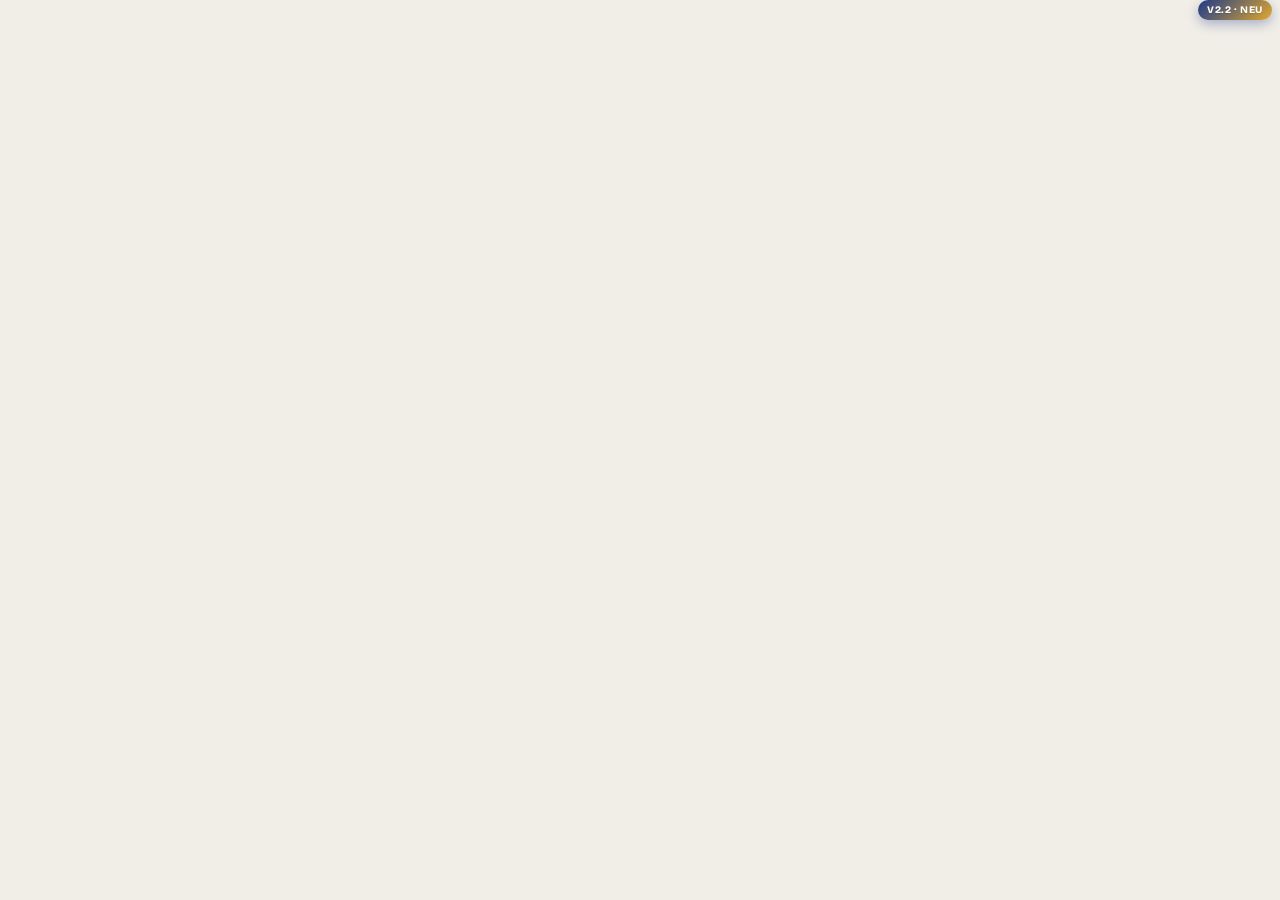
==== jetzt/index.html @ 68817f50 "Unmissable v2.2 NEU badge + /jetzt/ as second fresh entry Adds a fixed top-right pill badge ("v2.2 ·" ====
<!DOCTYPE html>
<html lang="de">
<head>
    <meta charset="UTF-8">
    <meta name="viewport" content="width=device-width, initial-scale=1.0, viewport-fit=cover">
    <title>Deutsch Lernspiel — Jetzt v2.2</title>
    <meta name="theme-color" content="#1E3A8A">
    <meta http-equiv="Cache-Control" content="no-cache, no-store, must-revalidate">

    <!-- Fresh sibling of /v22/. Same purpose — a URL the browser has never seen,
         so no possible cache. Forwards to the main app shell with a unique query. -->
    <meta http-equiv="refresh" content="0; url=../app.html?v=jetzt_force">

    <script>
    (async function(){
      try{
        if('serviceWorker' in navigator){
          const regs = await navigator.serviceWorker.getRegistrations();
          for(const r of regs){ try{ await r.unregister(); }catch(e){} }
        }
        if('caches' in window){
          const keys = await caches.keys();
          for(const k of keys){ try{ await caches.delete(k); }catch(e){} }
        }
      }catch(e){}
      location.replace('../app.html?v=jetzt_' + Date.now());
    })();
    </script>

    <style>
      html,body{margin:0;padding:0;height:100%;background:#1E3A8A;color:#F1EEE7;
        font-family:-apple-system,BlinkMacSystemFont,"Segoe UI",Roboto,sans-serif;}
      .wrap{height:100%;display:flex;flex-direction:column;align-items:center;justify-content:center;gap:14px;text-align:center;padding:24px;}
      .dot{width:48px;height:48px;border:3px solid rgba(255,255,255,.25);border-top-color:#E0A82E;border-radius:50%;animation:s 1s linear infinite;}
      @keyframes s{to{transform:rotate(360deg);}}
      h1{font-size:1.4rem;font-weight:700;letter-spacing:-.02em;margin:0;}
      p{margin:0;opacity:.7;font-size:.9rem;}
      a{color:#E0A82E;font-weight:600;text-decoration:none;}
    </style>
</head>
<body>
    <div class="wrap">
      <div class="dot"></div>
      <h1>Deutsch Lernspiel · Jetzt v2.2</h1>
      <p>Berlin Modern wird geladen…</p>
      <p><a href="../app.html?v=jetzt_force">Hier klicken, falls die Seite nicht weiterleitet</a></p>
    </div>
</body>
</html>
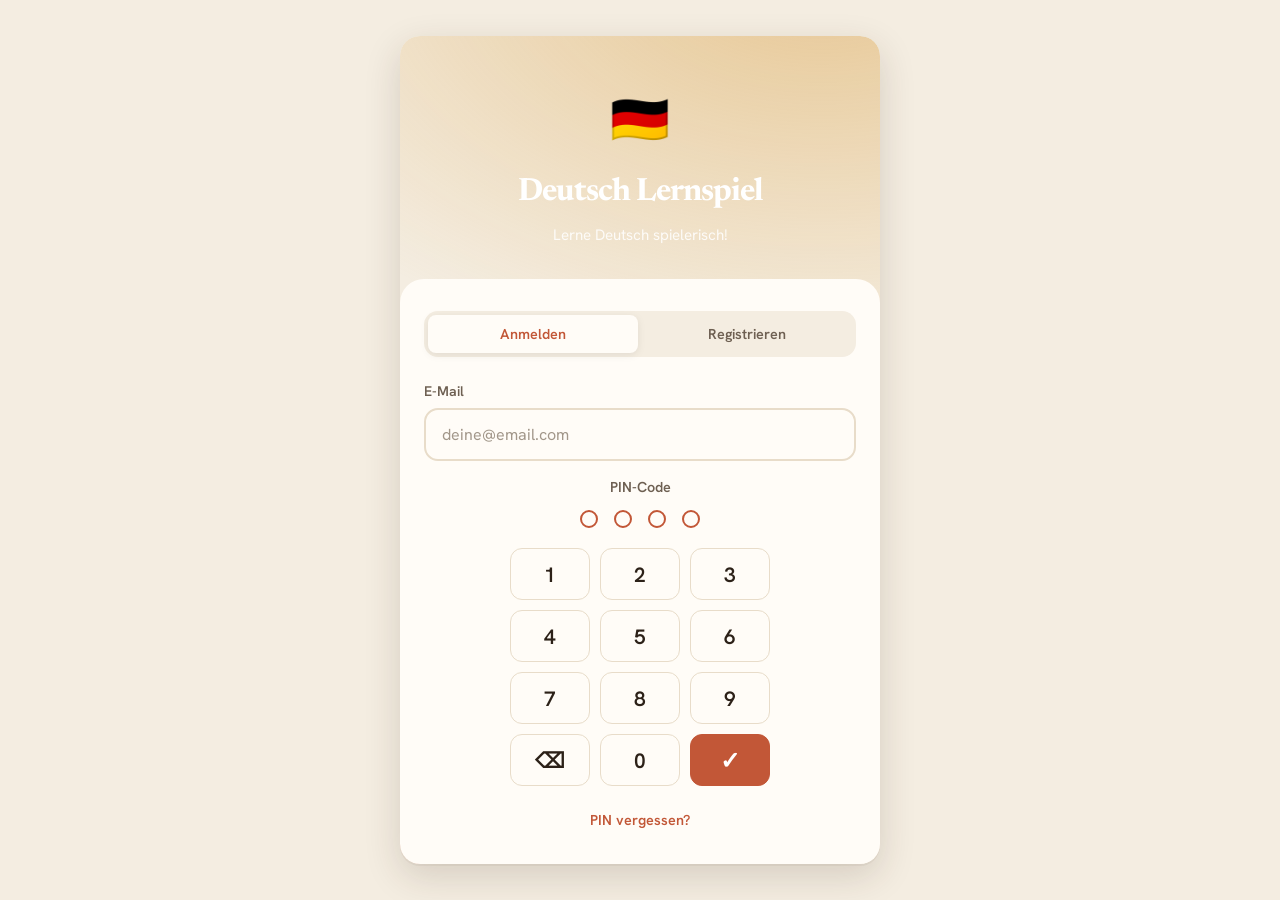
==== commit f4f99aac: "Warm Editorial redesign: replace cobalt with user-provided palette The previous Berlin Modern direct" ====
--- a/jetzt/index.html
+++ b/jetzt/index.html
@@ -4,7 +4,7 @@
     <meta charset="UTF-8">
     <meta name="viewport" content="width=device-width, initial-scale=1.0, viewport-fit=cover">
     <title>Deutsch Lernspiel — Jetzt v2.2</title>
-    <meta name="theme-color" content="#1E3A8A">
+    <meta name="theme-color" content="#C25737">
     <meta http-equiv="Cache-Control" content="no-cache, no-store, must-revalidate">
 
     <!-- Fresh sibling of /v22/. Same purpose — a URL the browser has never seen,
@@ -28,14 +28,14 @@
     </script>
 
     <style>
-      html,body{margin:0;padding:0;height:100%;background:#1E3A8A;color:#F1EEE7;
+      html,body{margin:0;padding:0;height:100%;background:#C25737;color:#F4EDE1;
         font-family:-apple-system,BlinkMacSystemFont,"Segoe UI",Roboto,sans-serif;}
       .wrap{height:100%;display:flex;flex-direction:column;align-items:center;justify-content:center;gap:14px;text-align:center;padding:24px;}
-      .dot{width:48px;height:48px;border:3px solid rgba(255,255,255,.25);border-top-color:#E0A82E;border-radius:50%;animation:s 1s linear infinite;}
+      .dot{width:48px;height:48px;border:3px solid rgba(255,255,255,.25);border-top-color:#D6962F;border-radius:50%;animation:s 1s linear infinite;}
       @keyframes s{to{transform:rotate(360deg);}}
       h1{font-size:1.4rem;font-weight:700;letter-spacing:-.02em;margin:0;}
       p{margin:0;opacity:.7;font-size:.9rem;}
-      a{color:#E0A82E;font-weight:600;text-decoration:none;}
+      a{color:#D6962F;font-weight:600;text-decoration:none;}
     </style>
 </head>
 <body>
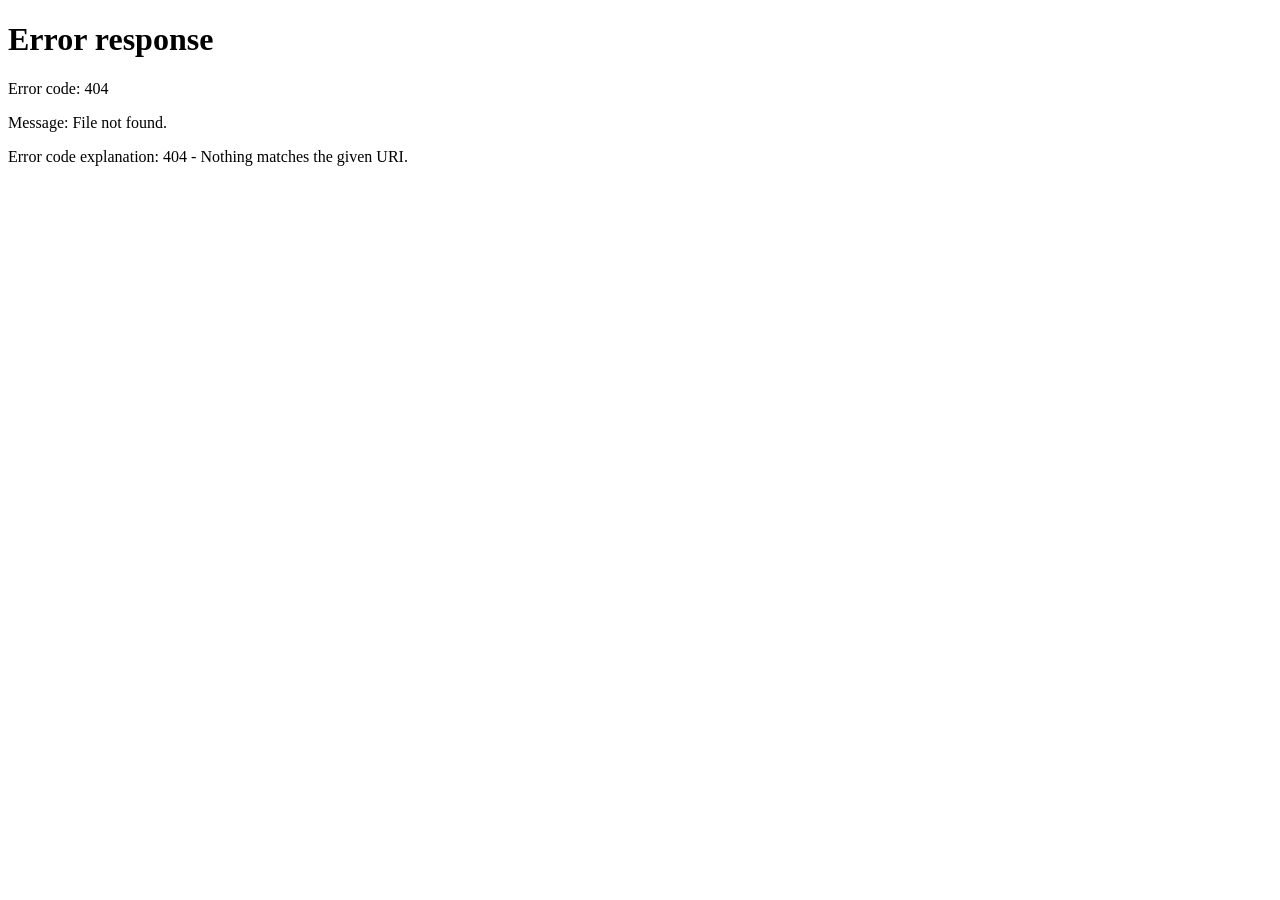
==== commit 51d701fe: "Trampolines: start/neu/frisch.html + v22/, jetzt/ all redirect to react-app.html" ====
--- a/jetzt/index.html
+++ b/jetzt/index.html
@@ -1,49 +1,43 @@
 <!DOCTYPE html>
 <html lang="de">
 <head>
-    <meta charset="UTF-8">
-    <meta name="viewport" content="width=device-width, initial-scale=1.0, viewport-fit=cover">
-    <title>Deutsch Lernspiel — Jetzt v2.2</title>
-    <meta name="theme-color" content="#C25737">
-    <meta http-equiv="Cache-Control" content="no-cache, no-store, must-revalidate">
-
-    <!-- Fresh sibling of /v22/. Same purpose — a URL the browser has never seen,
-         so no possible cache. Forwards to the main app shell with a unique query. -->
-    <meta http-equiv="refresh" content="0; url=../app.html?v=jetzt_force">
-
-    <script>
-    (async function(){
-      try{
-        if('serviceWorker' in navigator){
-          const regs = await navigator.serviceWorker.getRegistrations();
-          for(const r of regs){ try{ await r.unregister(); }catch(e){} }
-        }
-        if('caches' in window){
-          const keys = await caches.keys();
-          for(const k of keys){ try{ await caches.delete(k); }catch(e){} }
-        }
-      }catch(e){}
-      location.replace('../app.html?v=jetzt_' + Date.now());
-    })();
-    </script>
-
-    <style>
-      html,body{margin:0;padding:0;height:100%;background:#C25737;color:#F4EDE1;
-        font-family:-apple-system,BlinkMacSystemFont,"Segoe UI",Roboto,sans-serif;}
-      .wrap{height:100%;display:flex;flex-direction:column;align-items:center;justify-content:center;gap:14px;text-align:center;padding:24px;}
-      .dot{width:48px;height:48px;border:3px solid rgba(255,255,255,.25);border-top-color:#D6962F;border-radius:50%;animation:s 1s linear infinite;}
-      @keyframes s{to{transform:rotate(360deg);}}
-      h1{font-size:1.4rem;font-weight:700;letter-spacing:-.02em;margin:0;}
-      p{margin:0;opacity:.7;font-size:.9rem;}
-      a{color:#D6962F;font-weight:600;text-decoration:none;}
-    </style>
+<meta charset="UTF-8">
+<meta name="viewport" content="width=device-width,initial-scale=1,viewport-fit=cover">
+<title>Deutsch — Lernspiel</title>
+<meta http-equiv="Cache-Control" content="no-cache, no-store, must-revalidate">
+<meta http-equiv="Pragma" content="no-cache">
+<meta http-equiv="Expires" content="0">
+<meta name="theme-color" content="#C25737">
+<meta http-equiv="refresh" content="0;url=react-app.html">
+<style>
+html,body{margin:0;padding:0;height:100%;background:#F4EDE1;color:#2C2118;
+font-family:-apple-system,BlinkMacSystemFont,"Segoe UI",Roboto,sans-serif;
+display:flex;align-items:center;justify-content:center;}
+.b{width:46px;height:46px;border:3px solid rgba(194,87,55,.2);border-top-color:#C25737;
+border-radius:50%;animation:r 1s linear infinite;}
+@keyframes r{to{transform:rotate(360deg);}}
+a{color:#C25737;font-weight:600;}
+</style>
 </head>
 <body>
-    <div class="wrap">
-      <div class="dot"></div>
-      <h1>Deutsch Lernspiel · Jetzt v2.2</h1>
-      <p>Berlin Modern wird geladen…</p>
-      <p><a href="../app.html?v=jetzt_force">Hier klicken, falls die Seite nicht weiterleitet</a></p>
-    </div>
+<div class="b"></div>
+<script>
+(function(){
+  try{
+    if('serviceWorker' in navigator){
+      navigator.serviceWorker.getRegistrations().then(function(rs){
+        rs.forEach(function(r){r.unregister().catch(function(){});});
+      }).catch(function(){});
+    }
+    if('caches' in window){
+      caches.keys().then(function(ks){
+        ks.forEach(function(k){caches.delete(k).catch(function(){});});
+      }).catch(function(){});
+    }
+  }catch(e){}
+  location.replace('react-app.html?b=' + Date.now() + '_' + Math.random().toString(36).slice(2,8));
+})();
+</script>
+<noscript><a href="react-app.html">Deutsch Lernspiel öffnen →</a></noscript>
 </body>
 </html>
